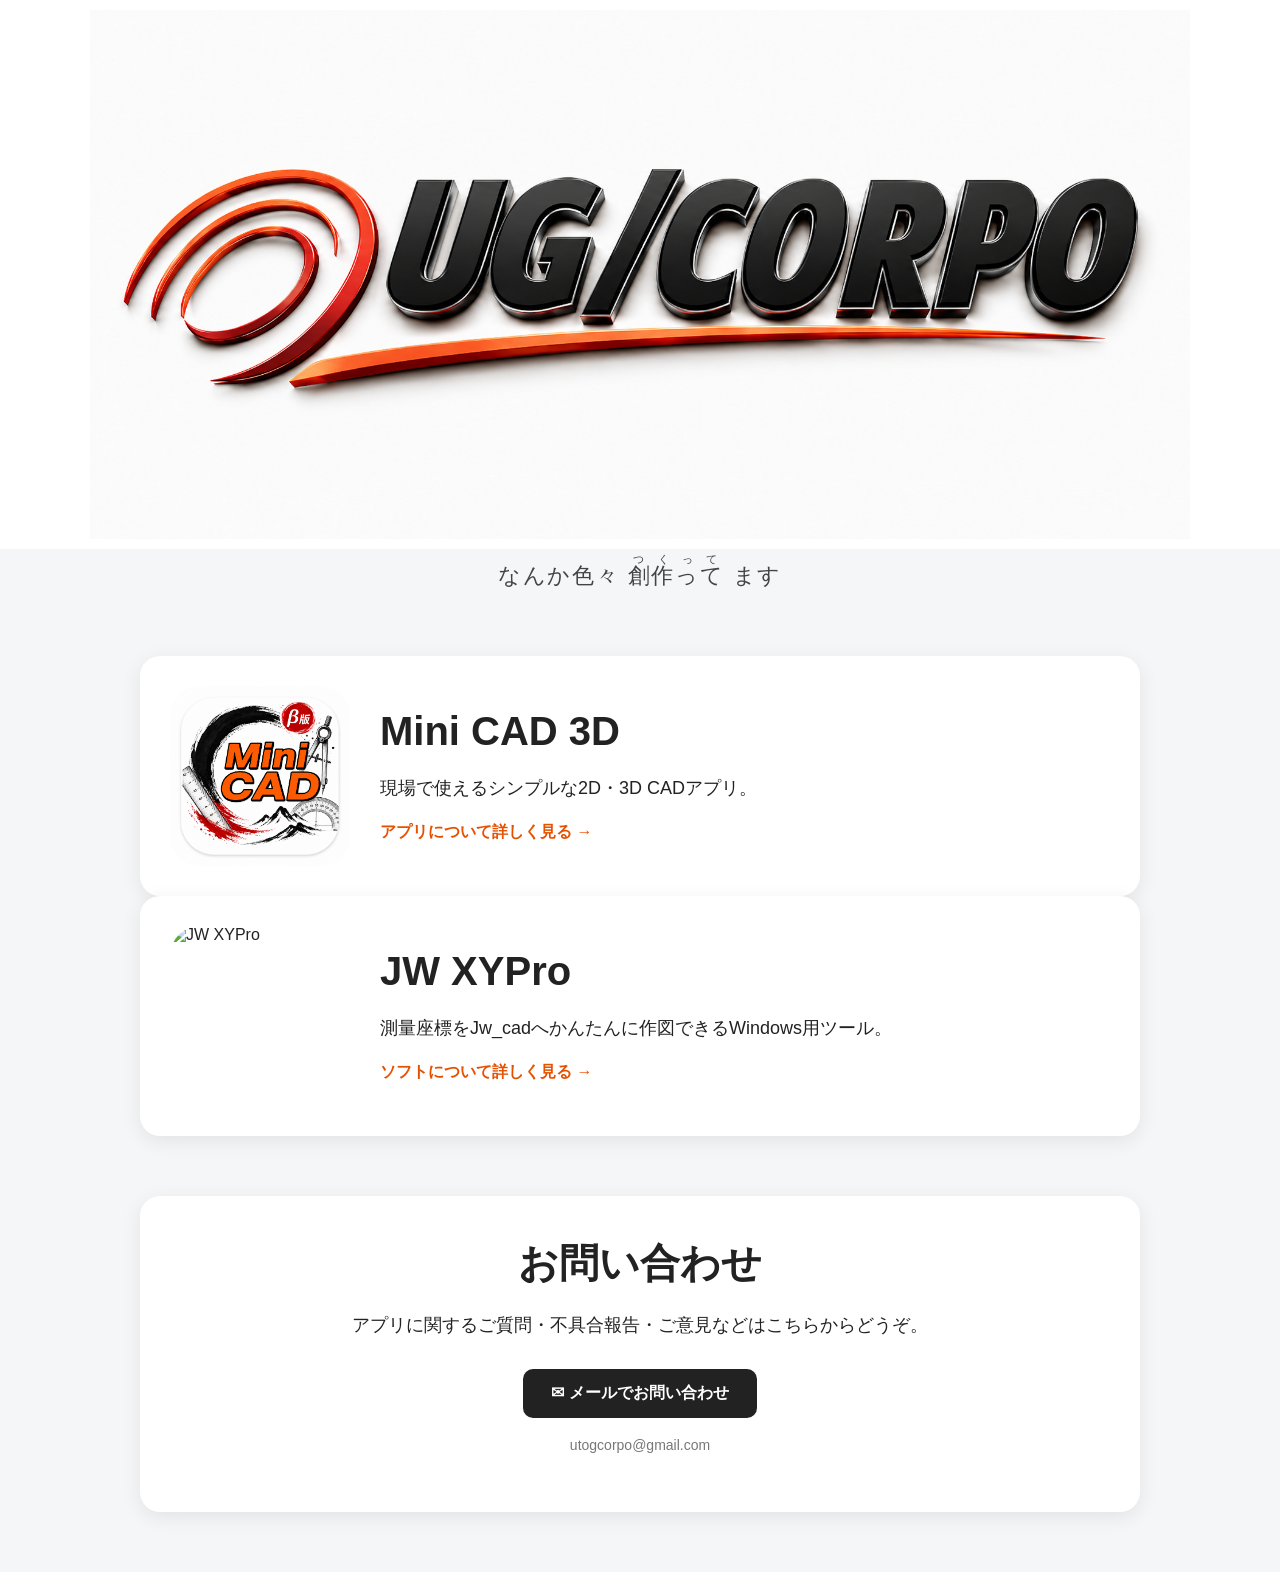
==== index.html @ f3298c76 "Update index.html" ====
<!DOCTYPE html>
<html lang="ja">

<head>
  <meta charset="UTF-8">
  <meta name="viewport" content="width=device-width, initial-scale=1.0">

  <title>UGCORPO</title>

  <link rel="stylesheet" href="style.css">
</head>

<body>

<header>
  <img src="images/logo.png" alt="UG/CORPO" class="site-logo">
</header>

<p class="tagline">
  なんか色々
  <ruby>
    創作って
    <rt>つくって</rt>
  </ruby>
  ます
</p>

<main>

  <!-- Mini CAD 3D -->
  <a href="minicad3d.html" class="app-card">

    <img
      src="images/mini_cad_icon.png"
      alt="Mini CAD 3D"
      class="app-icon"
    >

    <div class="app-info">

      <h2>Mini CAD 3D</h2>

      <p>
        現場で使えるシンプルな2D・3D CADアプリ。
      </p>

      <span class="more">
        アプリについて詳しく見る →
      </span>

    </div>

  </a>


  <!-- JW XYPro -->
  <a href="xypro.html" class="app-card">

    <img
      src="images/jw_xypro_icon.png"
      alt="JW XYPro"
      class="app-icon"
    >

    <div class="app-info">

      <h2>JW XYPro</h2>

      <p>
        測量座標をJw_cadへかんたんに作図できるWindows用ツール。
      </p>

      <span class="more">
        ソフトについて詳しく見る →
      </span>

    </div>

  </a>


  <!-- お問い合わせ -->
  <section class="contact">

    <h2>お問い合わせ</h2>

    <p>
      アプリに関するご質問・不具合報告・ご意見などはこちらからどうぞ。
    </p>

    <a
      href="mailto:utogcorpo@gmail.com?subject=UG%2FCORPOへのお問い合わせ"
      class="contact-button"
    >
      ✉ メールでお問い合わせ
    </a>

    <p class="contact-address">
      utogcorpo@gmail.com
    </p>

  </section>

</main>

</body>
</html>
---- style.css ----
body {
  margin: 0;
  font-family: Arial, sans-serif;
  background-color: #f4f6f8;
  color: #222;
}

header {
  background-color: white;
  padding: 10px 30px;
  text-align: center;
}

.site-logo {
  width: 100%;
  max-width: 1100px;
  height: auto;
  display: block;
  margin: 0 auto;
}

main {
  max-width: 1000px;
  margin: 60px auto;
  padding: 0 30px;
}

h1 {
  margin: 0;
}

h2 {
  font-size: 40px;
  margin-bottom: 15px;
}

p {
  font-size: 18px;
  line-height: 1.8;
}
.tagline {
  text-align: center;
  font-size: 22px;
  margin: 5px 0 30px;
  color: #444;
  letter-spacing: 0.08em;
}

.tagline rt {
  font-size: 11px;
}
.app-card {
  display: flex;
  align-items: center;
  gap: 30px;

  background-color: white;

  padding: 30px;
  border-radius: 20px;

  text-decoration: none;
  color: #222;

  box-shadow: 0 5px 20px rgba(0, 0, 0, 0.08);

  transition: 0.2s;
}

.app-card:hover {
  transform: translateY(-5px);

  box-shadow: 0 10px 30px rgba(0, 0, 0, 0.15);
}

.app-icon {
  width: 180px;
  height: 180px;

  border-radius: 30px;

  object-fit: cover;
}

.app-info h2 {
  margin-top: 0;
}

.more {
  color: #e65100;
  font-weight: bold;
}
.app-detail {
  background-color: white;

  padding: 40px;

  border-radius: 20px;

  box-shadow: 0 5px 20px rgba(0, 0, 0, 0.08);
}

.detail-icon {
  width: 180px;
  height: 180px;

  border-radius: 30px;

  display: block;

  margin-bottom: 30px;
}

.privacy-button {
  display: inline-block;

  padding: 14px 25px;

  background-color: #222;
  color: white;

  text-decoration: none;

  border-radius: 10px;

  font-weight: bold;
}

.privacy-button:hover {
  background-color: #e65100;
}
.contact {
  margin-top: 60px;
  padding: 40px;

  background-color: white;

  border-radius: 20px;

  text-align: center;

  box-shadow: 0 5px 20px rgba(0, 0, 0, 0.08);
}

.contact h2 {
  margin-top: 0;
}

.contact-button {
  display: inline-block;

  margin-top: 10px;
  padding: 14px 28px;

  background-color: #222;
  color: white;

  text-decoration: none;
  font-weight: bold;

  border-radius: 10px;

  transition: 0.2s;
}

.contact-button:hover {
  background-color: #e65100;
  transform: translateY(-2px);
}

.contact-address {
  margin-top: 15px;

  font-size: 14px;

  color: #777;
}
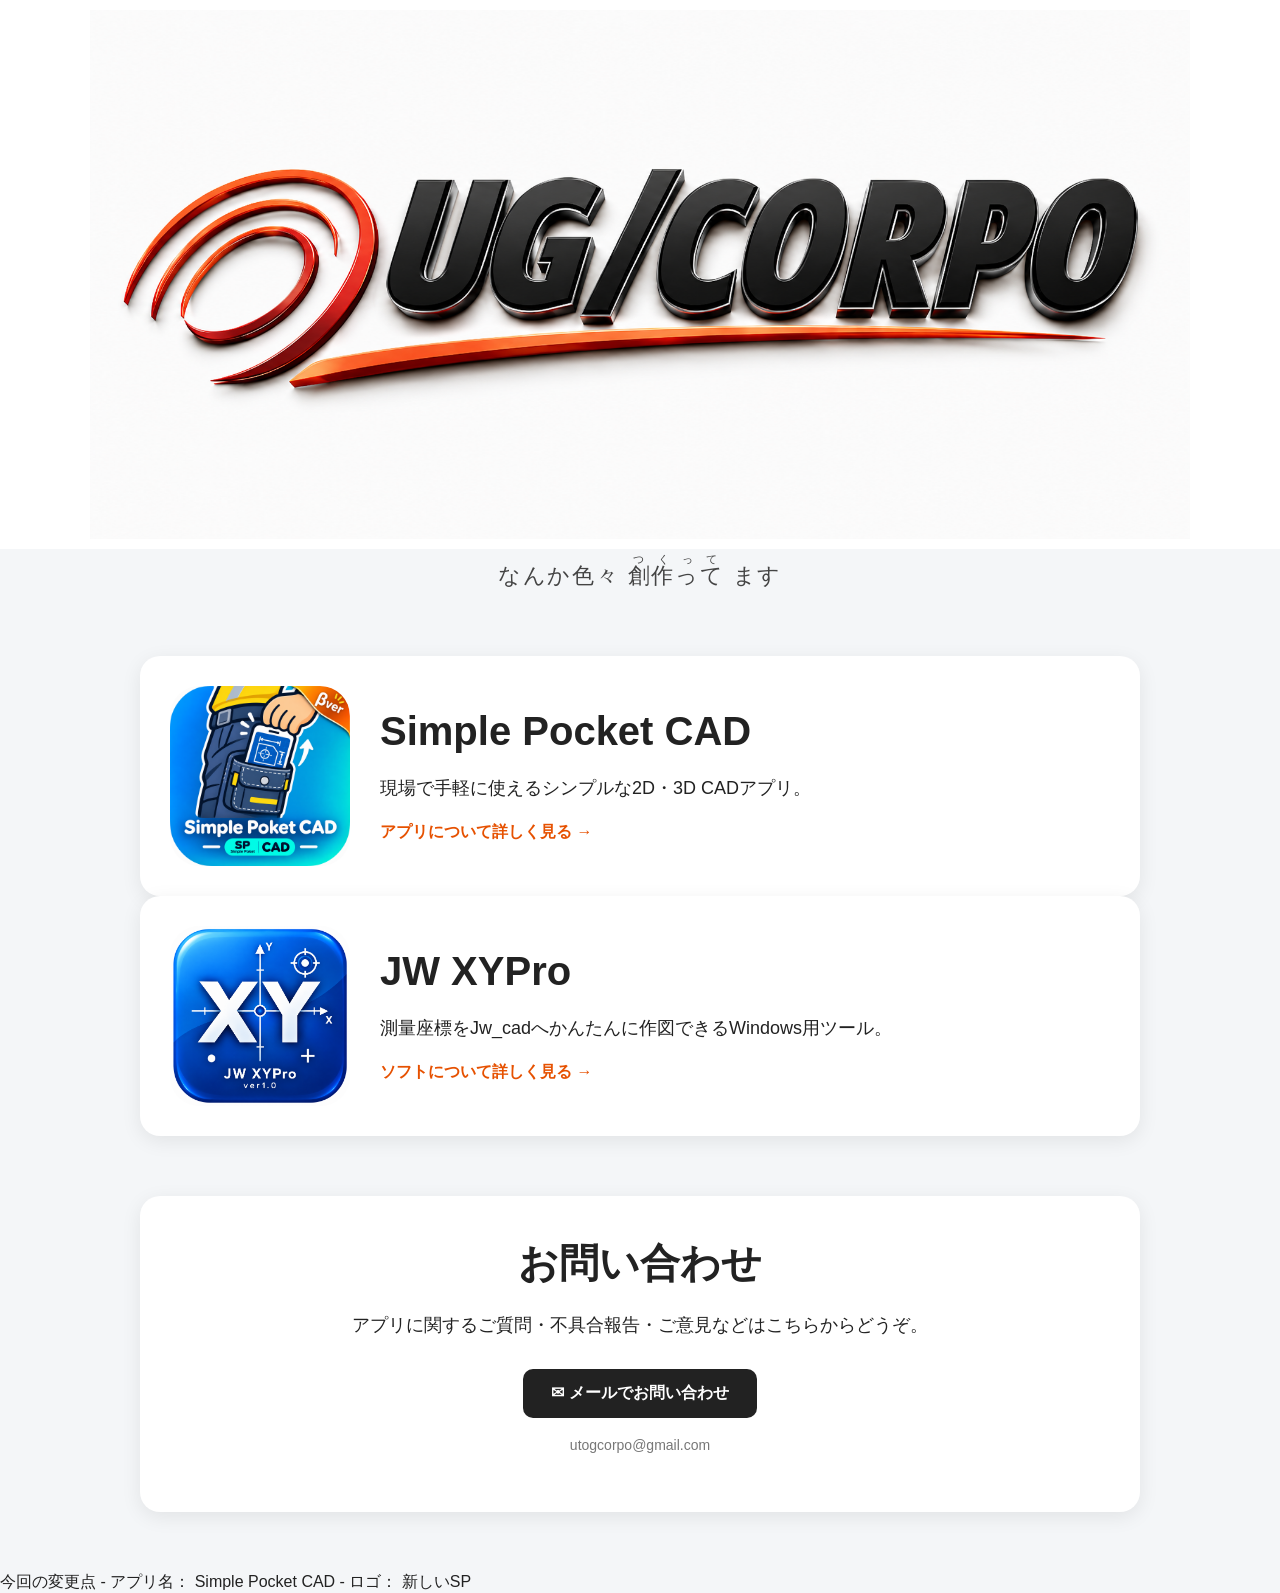
==== commit 5125ce5a: "Update index.html" ====
--- a/index.html
+++ b/index.html
@@ -5,103 +5,120 @@
   <meta charset="UTF-8">
   <meta name="viewport" content="width=device-width, initial-scale=1.0">
 
-  <title>UGCORPO</title>
+  <title>UG/CORPO | アプリ・ソフトウェア開発</title>
+
+  <meta
+    name="description"
+    content="UG/CORPOの公式サイト。Simple Pocket CADやJW XYProなど、便利なアプリ・ソフトウェアを開発しています。"
+  >
 
   <link rel="stylesheet" href="style.css">
 </head>
 
 <body>
 
-<header>
-  <img src="images/logo.png" alt="UG/CORPO" class="site-logo">
-</header>
+  <!-- UG/CORPO ヘッダー -->
+  <header>
+    <img
+      src="images/logo.png"
+      alt="UG/CORPO"
+      class="site-logo"
+    >
+  </header>
 
-<p class="tagline">
-  なんか色々
-  <ruby>
-    創作って
-    <rt>つくって</rt>
-  </ruby>
-  ます
-</p>
+  <!-- キャッチコピー -->
+  <p class="tagline">
+    なんか色々
+    <ruby>
+      創作って
+      <rt>つくって</rt>
+    </ruby>
+    ます
+  </p>
 
-<main>
+  <main>
 
-  <!-- Mini CAD 3D -->
-  <a href="minicad3d.html" class="app-card">
+    <!-- Simple Pocket CAD -->
+    <a href="minicad3d.html" class="app-card">
 
-    <img
-      src="images/mini_cad_icon.png"
-      alt="Mini CAD 3D"
-      class="app-icon"
-    >
+      <img
+        src="images/mini_cad_icon.png"
+        alt="Simple Pocket CAD"
+        class="app-icon"
+      >
 
-    <div class="app-info">
+      <div class="app-info">
 
-      <h2>Mini CAD 3D</h2>
+        <h2>Simple Pocket CAD</h2>
+
+        <p>
+          現場で手軽に使えるシンプルな2D・3D CADアプリ。
+        </p>
+
+        <span class="more">
+          アプリについて詳しく見る →
+        </span>
+
+      </div>
+
+    </a>
+
+
+    <!-- JW XYPro -->
+    <a href="xypro.html" class="app-card">
+
+      <img
+        src="images/jw_xypro_icon.png"
+        alt="JW XYPro"
+        class="app-icon"
+      >
+
+      <div class="app-info">
+
+        <h2>JW XYPro</h2>
+
+        <p>
+          測量座標をJw_cadへかんたんに作図できるWindows用ツール。
+        </p>
+
+        <span class="more">
+          ソフトについて詳しく見る →
+        </span>
+
+      </div>
+
+    </a>
+
+
+    <!-- お問い合わせ -->
+    <section class="contact">
+
+      <h2>お問い合わせ</h2>
 
       <p>
-        現場で使えるシンプルな2D・3D CADアプリ。
+        アプリに関するご質問・不具合報告・ご意見などはこちらからどうぞ。
       </p>
 
-      <span class="more">
-        アプリについて詳しく見る →
-      </span>
+      <a
+        href="mailto:utogcorpo@gmail.com?subject=UG%2FCORPO%E3%81%B8%E3%81%AE%E3%81%8A%E5%95%8F%E3%81%84%E5%90%88%E3%82%8F%E3%81%9B"
+        class="contact-button"
+      >
+        ✉ メールでお問い合わせ
+      </a>
 
-    </div>
-
-  </a>
-
-
-  <!-- JW XYPro -->
-  <a href="xypro.html" class="app-card">
-
-    <img
-      src="images/jw_xypro_icon.png"
-      alt="JW XYPro"
-      class="app-icon"
-    >
-
-    <div class="app-info">
-
-      <h2>JW XYPro</h2>
-
-      <p>
-        測量座標をJw_cadへかんたんに作図できるWindows用ツール。
+      <p class="contact-address">
+        utogcorpo@gmail.com
       </p>
 
-      <span class="more">
-        ソフトについて詳しく見る →
-      </span>
+    </section>
 
-    </div>
-
-  </a>
-
-
-  <!-- お問い合わせ -->
-  <section class="contact">
-
-    <h2>お問い合わせ</h2>
-
-    <p>
-      アプリに関するご質問・不具合報告・ご意見などはこちらからどうぞ。
-    </p>
-
-    <a
-      href="mailto:utogcorpo@gmail.com?subject=UG%2FCORPOへのお問い合わせ"
-      class="contact-button"
-    >
-      ✉ メールでお問い合わせ
-    </a>
-
-    <p class="contact-address">
-      utogcorpo@gmail.com
-    </p>
-
-  </section>
-
-</main>
+  </main>
 
 </body>
 </html>
+
+
+
+今回の変更点
+- アプリ名： Simple Pocket CAD
+- ロゴ： 新しいSP
--- a/style.css
+++ b/style.css
@@ -174,4 +174,43 @@
   font-size: 14px;
 
   color: #777;
-}+}
+
+.play-links {
+  display: flex;
+  flex-wrap: wrap;
+  gap: 15px;
+  margin-top: 30px;
+}
+
+.test-button,
+.store-button {
+  display: inline-block;
+  padding: 15px 24px;
+  text-decoration: none;
+  font-weight: bold;
+  border-radius: 12px;
+  transition: 0.2s;
+}
+
+.test-button {
+  background-color: #e65100;
+  color: white;
+}
+
+.store-button {
+  background-color: #222;
+  color: white;
+}
+
+.test-button:hover,
+.store-button:hover {
+  transform: translateY(-3px);
+  opacity: 0.9;
+}
+
+.test-note {
+  margin-top: 15px;
+  font-size: 14px;
+  color: #666;
+}
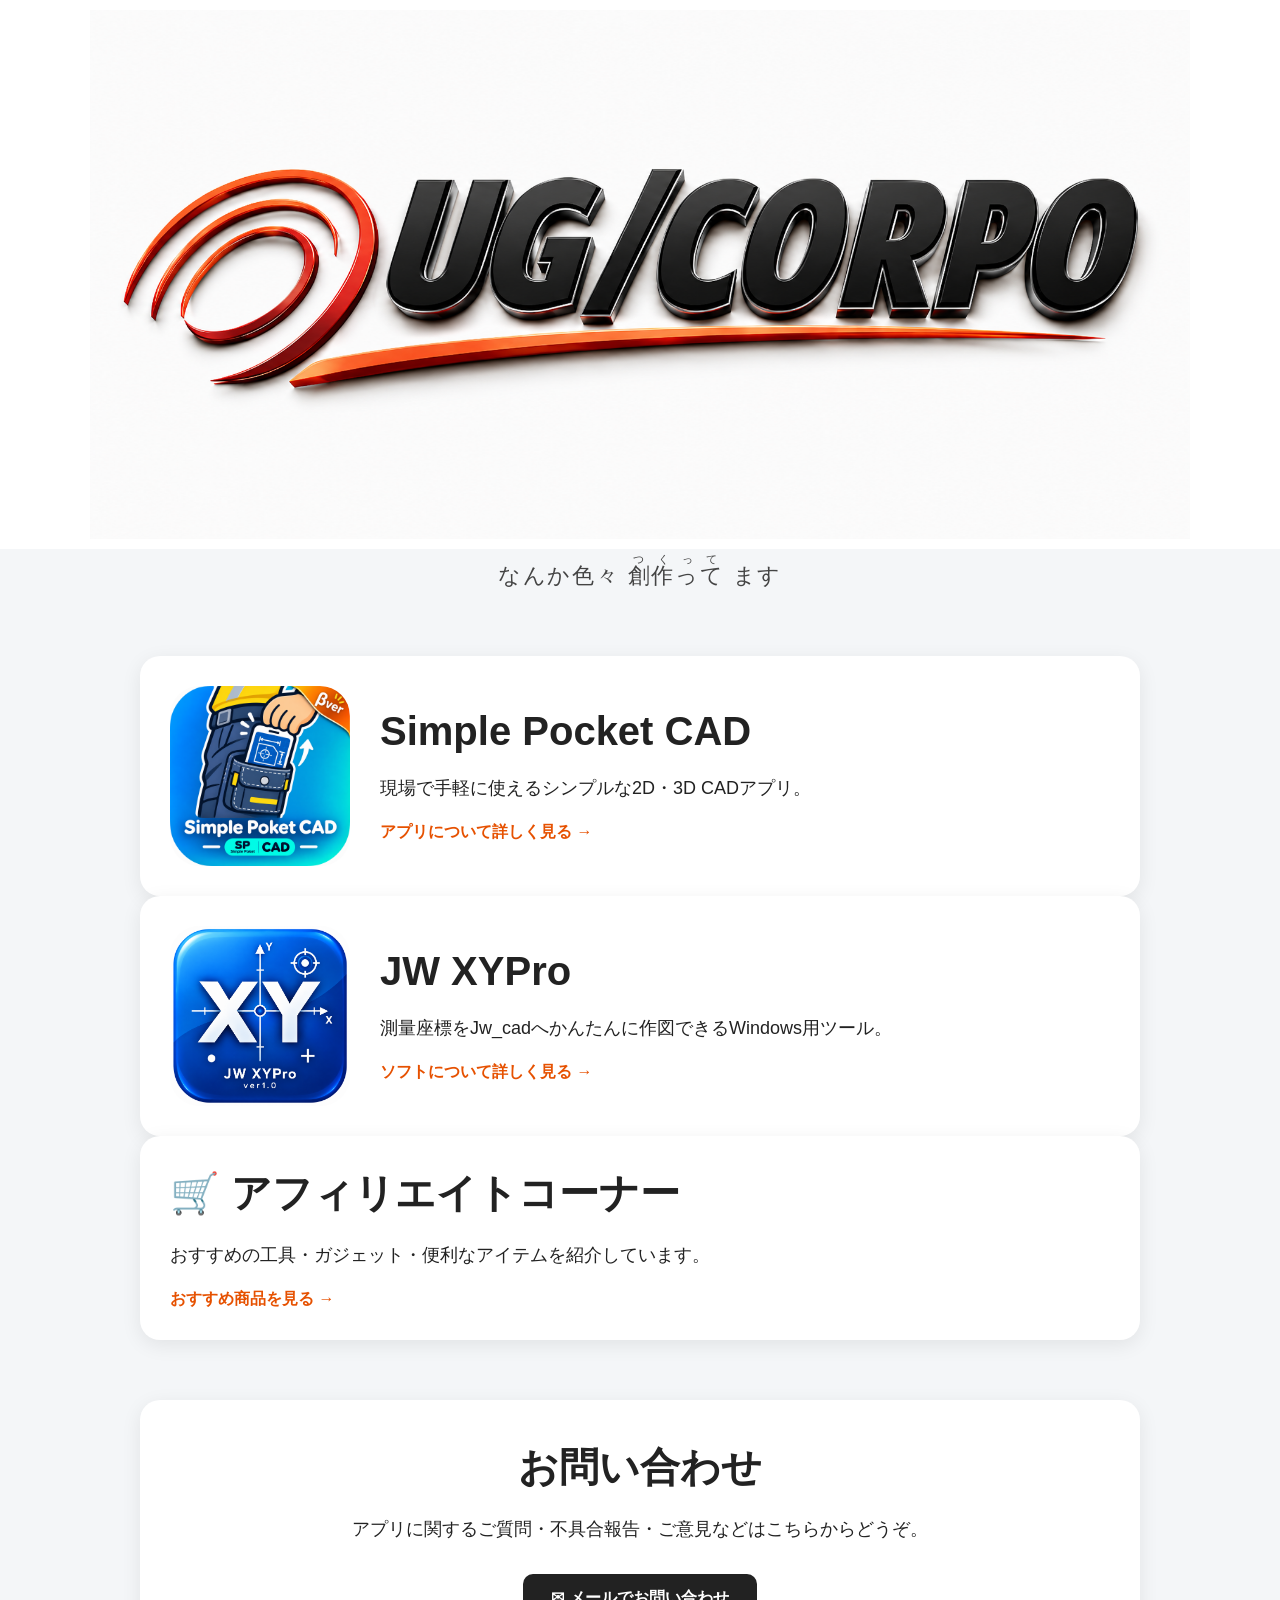
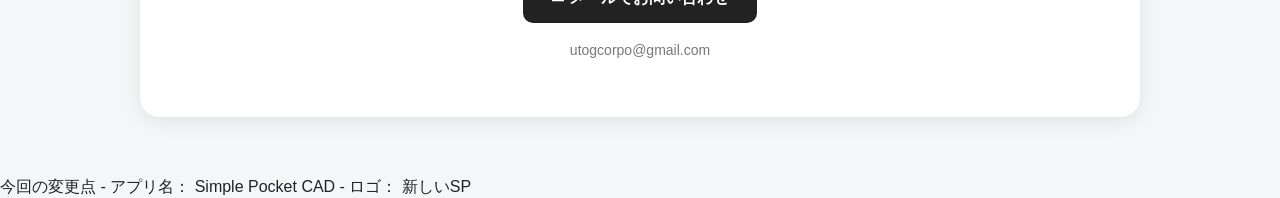
==== commit 6c134647: "Update index.html" ====
--- a/index.html
+++ b/index.html
@@ -39,8 +39,7 @@
   <main>
 
     <!-- Simple Pocket CAD -->
-    <a href="minicad3d.html" class="app-card">
-
+  <a href="simple-pocket-cad.html" class="app-card">
       <img
         src="images/mini_cad_icon.png"
         alt="Simple Pocket CAD"
@@ -90,6 +89,25 @@
     </a>
 
 
+<!-- アフィリエイトコーナー -->
+<a href="affiliate.html" class="app-card affiliate-card">
+
+  <div class="app-info">
+
+    <h2>🛒 アフィリエイトコーナー</h2>
+
+    <p>
+      おすすめの工具・ガジェット・便利なアイテムを紹介しています。
+    </p>
+
+    <span class="more">
+      おすすめ商品を見る →
+    </span>
+
+  </div>
+
+</a>
+
     <!-- お問い合わせ -->
     <section class="contact">
 
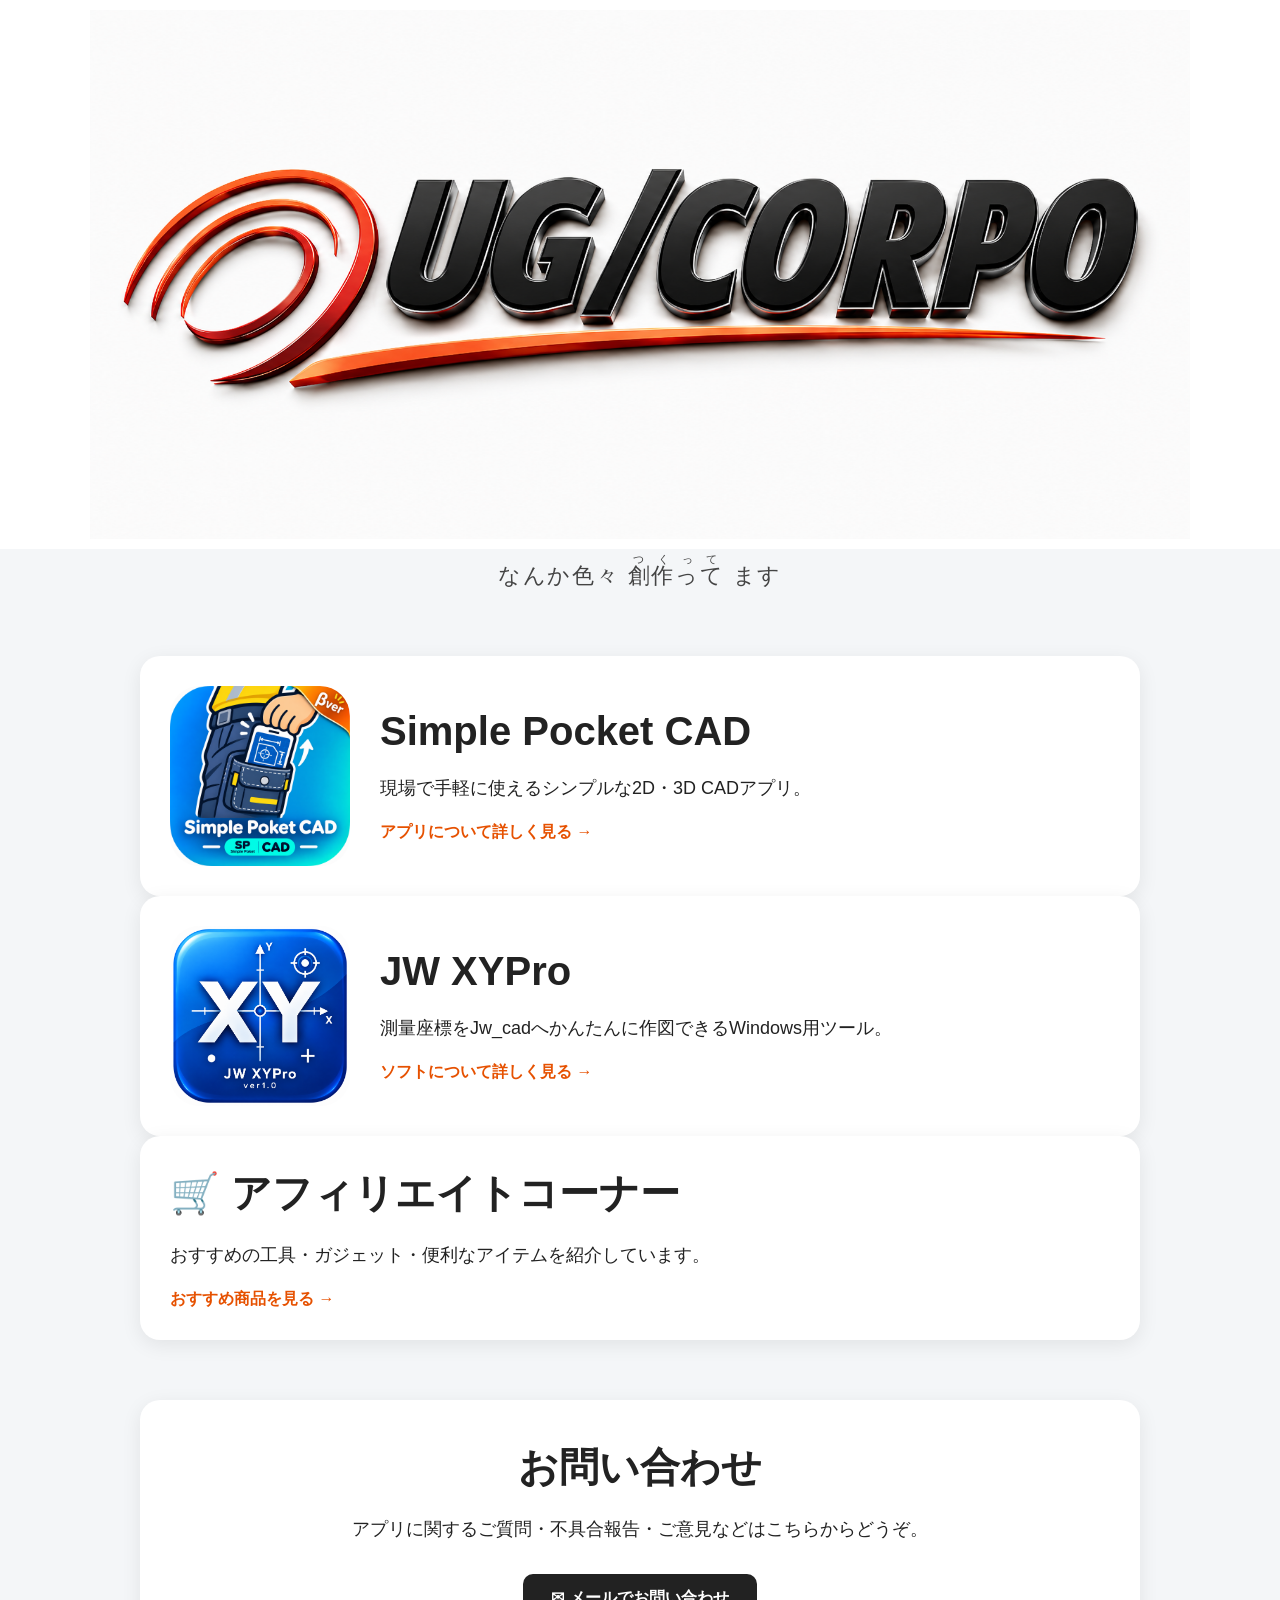
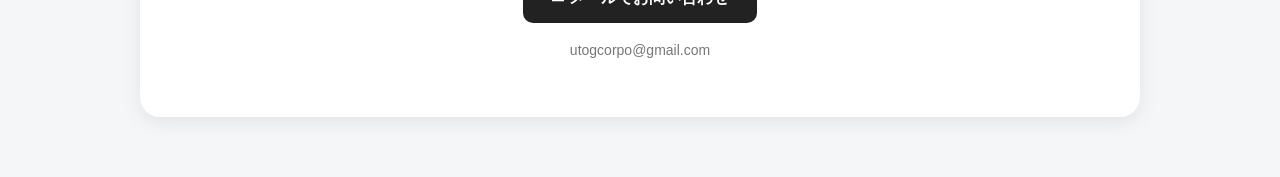
==== commit deaac33a: "Update index.html" ====
--- a/index.html
+++ b/index.html
@@ -136,7 +136,3 @@
 </html>
 
 
-
-今回の変更点
-- アプリ名： Simple Pocket CAD
-- ロゴ： 新しいSP
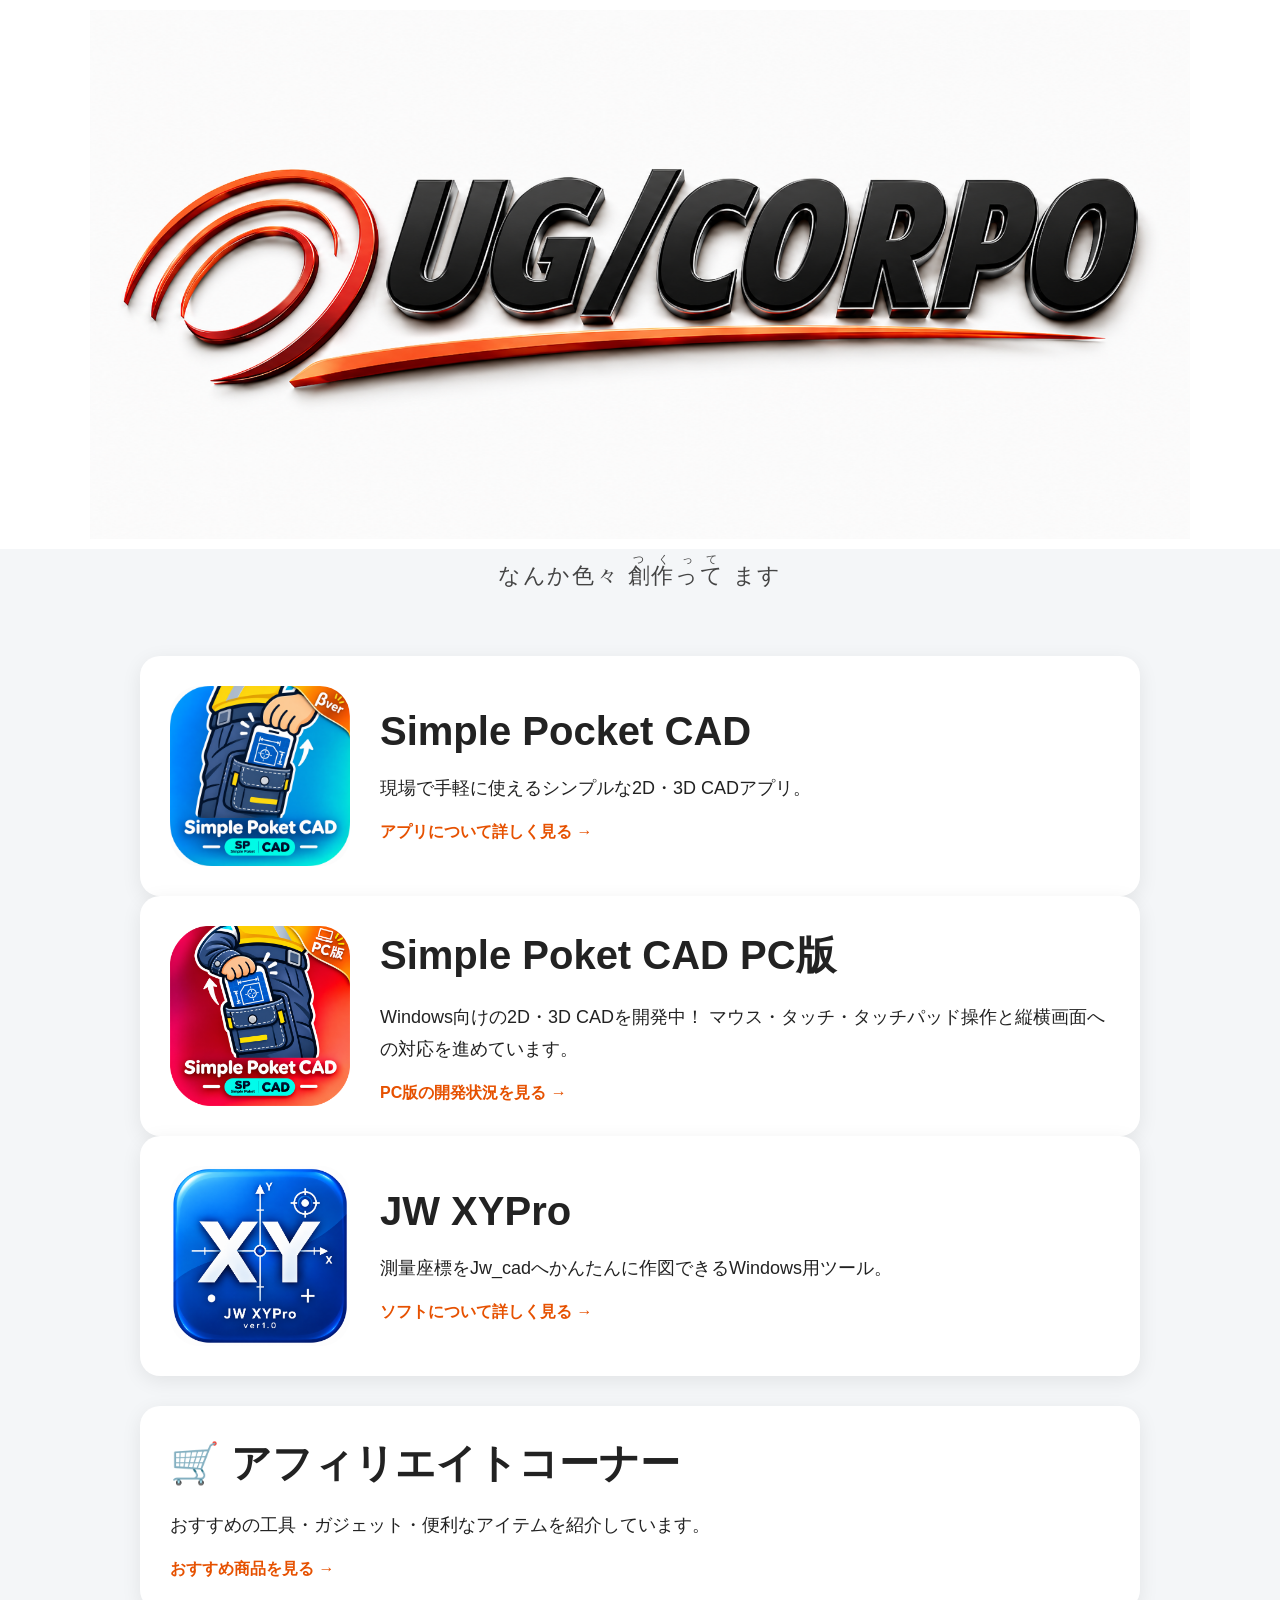
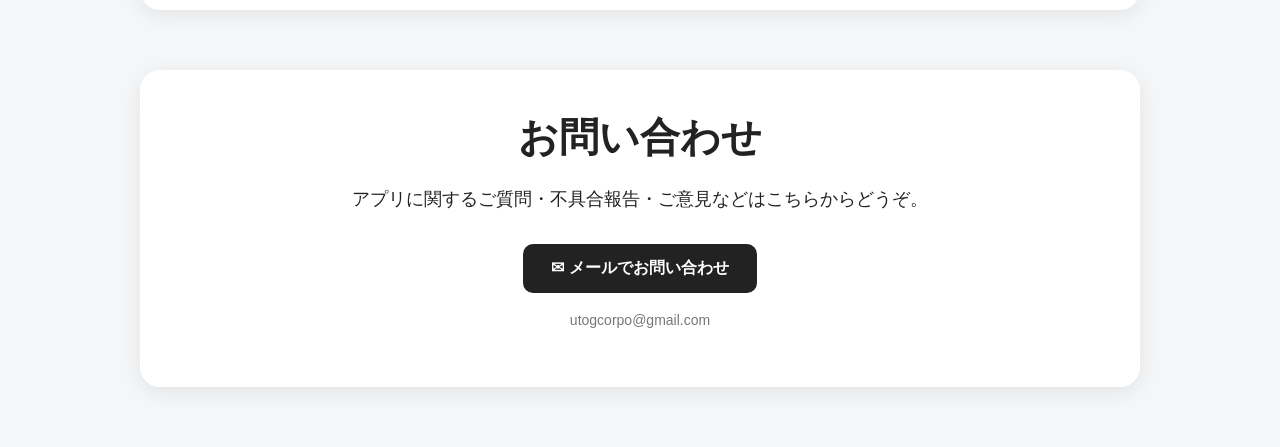
==== commit 656c2927: "Update index.html" ====
--- a/index.html
+++ b/index.html
@@ -9,7 +9,7 @@
 
   <meta
     name="description"
-    content="UG/CORPOの公式サイト。Simple Pocket CADやJW XYProなど、便利なアプリ・ソフトウェアを開発しています。"
+    content="UG/CORPOの公式サイト。Simple Poket CADのAndroid版・Windows PC版やJW XYProなど、便利なアプリ・ソフトウェアを開発しています。"
   >
 
   <link rel="stylesheet" href="style.css">
@@ -60,6 +60,30 @@
 
       </div>
 
+    </a>
+
+
+    <!-- Simple Poket CAD Windows PC版：開発中 -->
+    <a href="simple-pocket-cad.html#windows-version" class="app-card" aria-label="Simple Poket CAD PC版の開発状況を見る">
+      <img
+        src="images/spcad_pc_icon_red.png"
+        alt="Simple Poket CAD PC版の赤いアイコン"
+        class="app-icon"
+        loading="lazy"
+        width="128"
+        height="128"
+      >
+
+      <div class="app-info">
+        <h2>Simple Poket CAD PC版</h2>
+        <p>
+          Windows向けの2D・3D CADを開発中！
+          マウス・タッチ・タッチパッド操作と縦横画面への対応を進めています。
+        </p>
+        <span class="more">
+          PC版の開発状況を見る →
+        </span>
+      </div>
     </a>
 
 
--- a/style.css
+++ b/style.css
@@ -214,3 +214,28 @@
   font-size: 14px;
   color: #666;
 }
+
+/* アフィリエイトコーナー */
+
+.affiliate-card {
+  margin-top: 30px;
+}
+
+.affiliate-notice {
+  font-size: 13px;
+  color: #777;
+  margin-bottom: 30px;
+}
+
+.affiliate-category {
+  background: #f7f8fa;
+  padding: 25px;
+  margin: 25px 0;
+  border-radius: 15px;
+  border: 1px solid #e5e5e5;
+}
+
+.affiliate-category h2 {
+  font-size: 25px;
+  margin-top: 0;
+}
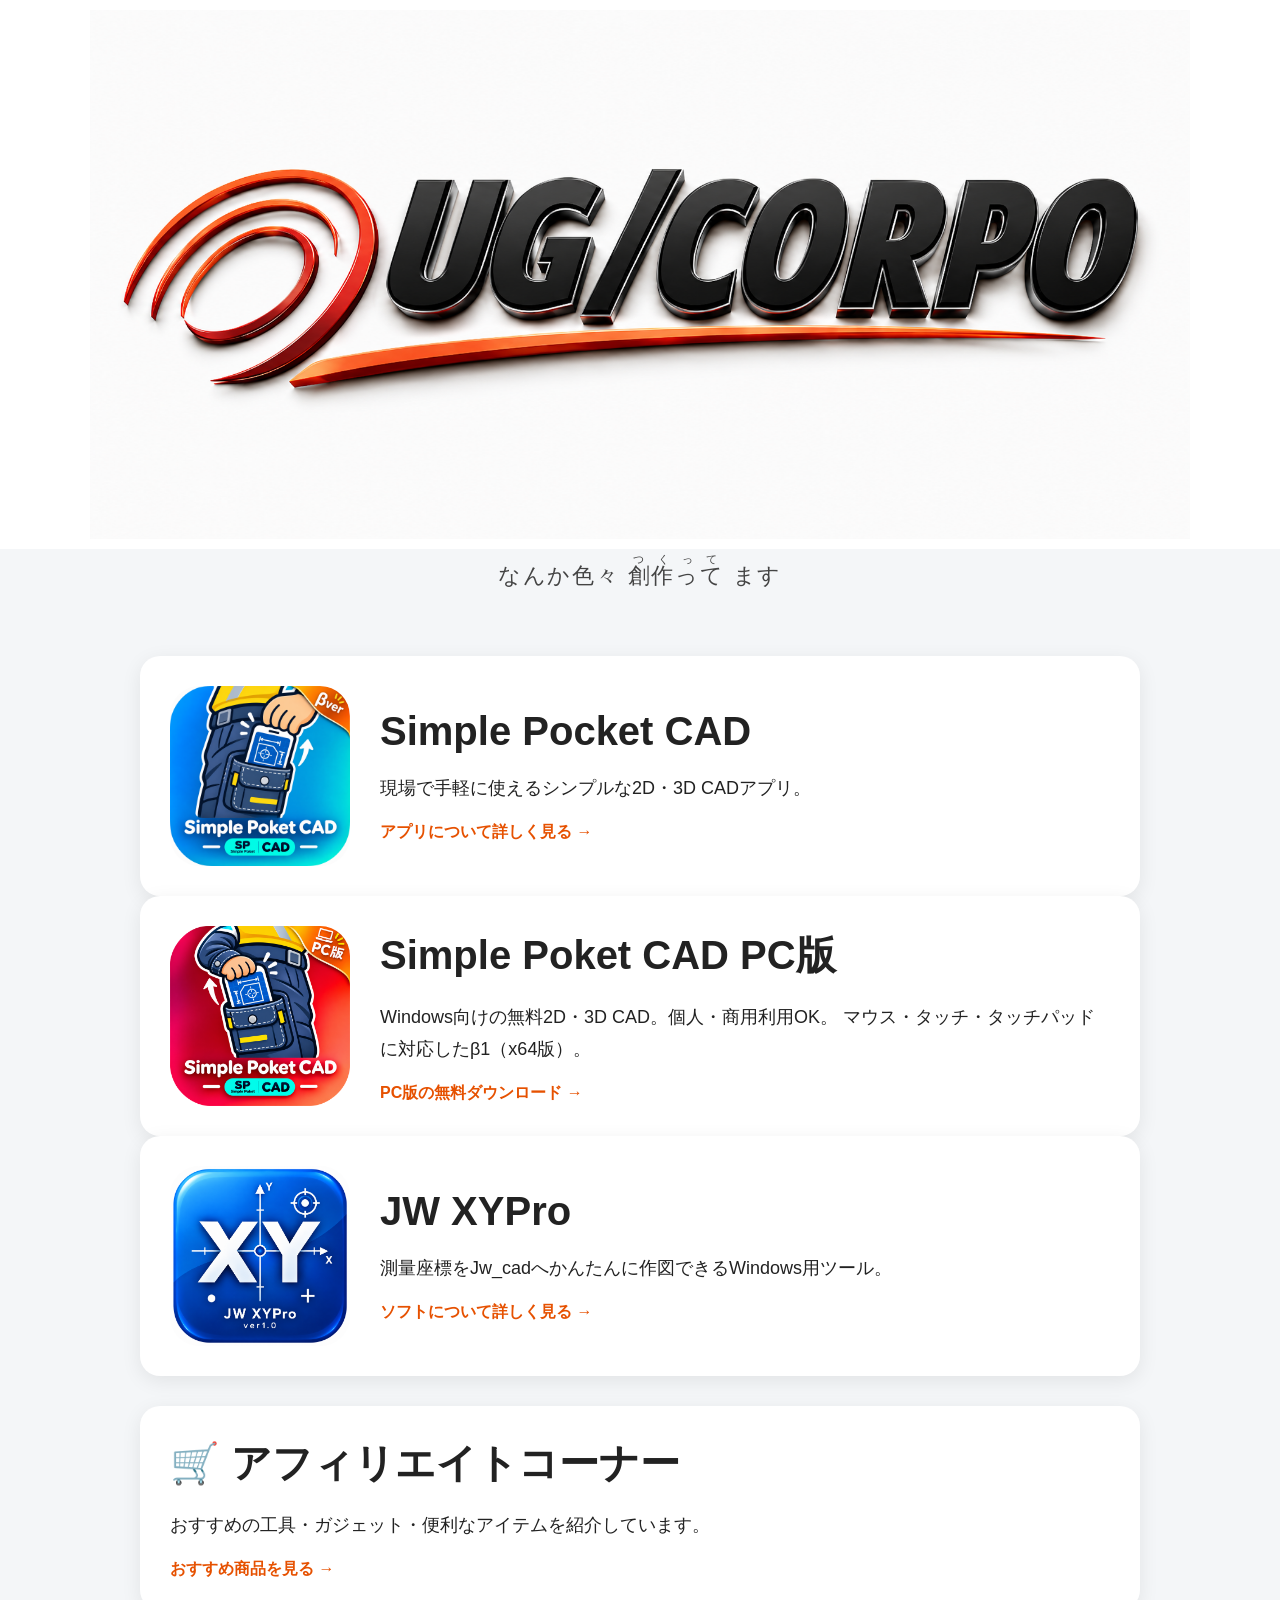
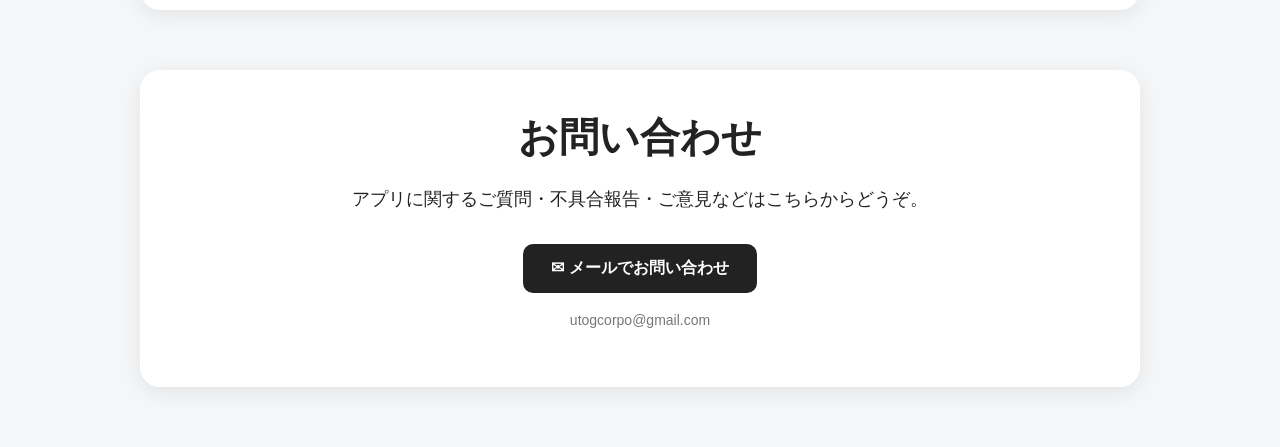
==== commit 20df0750: "Update index.html" ====
--- a/index.html
+++ b/index.html
@@ -63,8 +63,8 @@
     </a>
 
 
-    <!-- Simple Poket CAD Windows PC版：開発中 -->
-    <a href="simple-pocket-cad.html#windows-version" class="app-card" aria-label="Simple Poket CAD PC版の開発状況を見る">
+    <!-- Simple Poket CAD Windows PC版：β1 -->
+    <a href="simple-pocket-cad.html#windows-version" class="app-card" aria-label="Simple Poket CAD PC版のダウンロード・利用条件を見る">
       <img
         src="images/spcad_pc_icon_red.png"
         alt="Simple Poket CAD PC版の赤いアイコン"
@@ -77,11 +77,11 @@
       <div class="app-info">
         <h2>Simple Poket CAD PC版</h2>
         <p>
-          Windows向けの2D・3D CADを開発中！
-          マウス・タッチ・タッチパッド操作と縦横画面への対応を進めています。
+          Windows向けの無料2D・3D CAD。個人・商用利用OK。
+          マウス・タッチ・タッチパッドに対応したβ1（x64版）。
         </p>
         <span class="more">
-          PC版の開発状況を見る →
+          PC版の無料ダウンロード →
         </span>
       </div>
     </a>
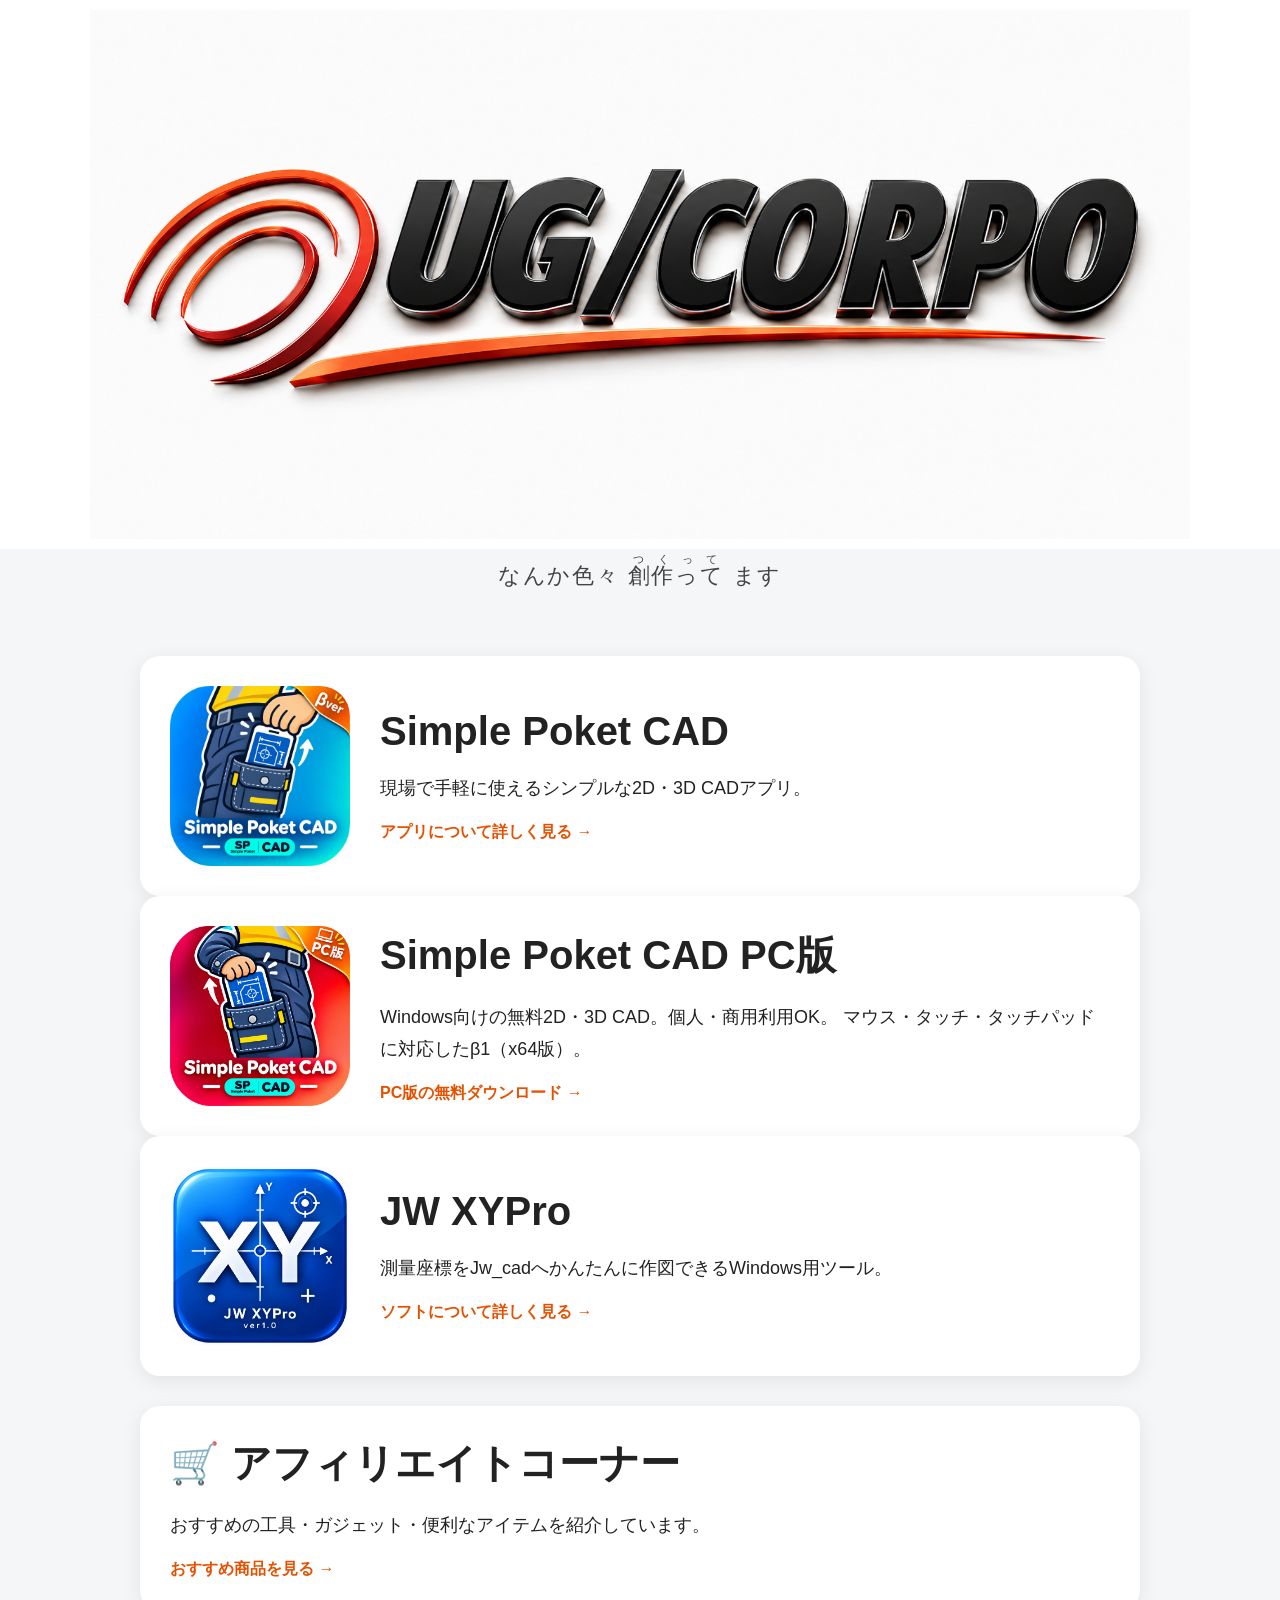
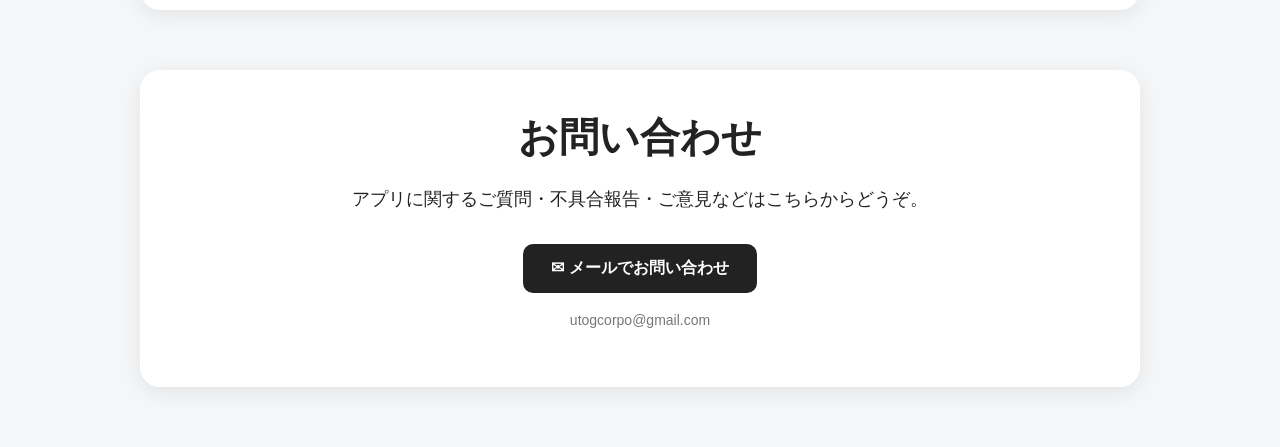
==== commit a8e2fc11: "Update index.html" ====
--- a/index.html
+++ b/index.html
@@ -48,7 +48,7 @@
 
       <div class="app-info">
 
-        <h2>Simple Pocket CAD</h2>
+        <h2>Simple Poket CAD</h2>
 
         <p>
           現場で手軽に使えるシンプルな2D・3D CADアプリ。
